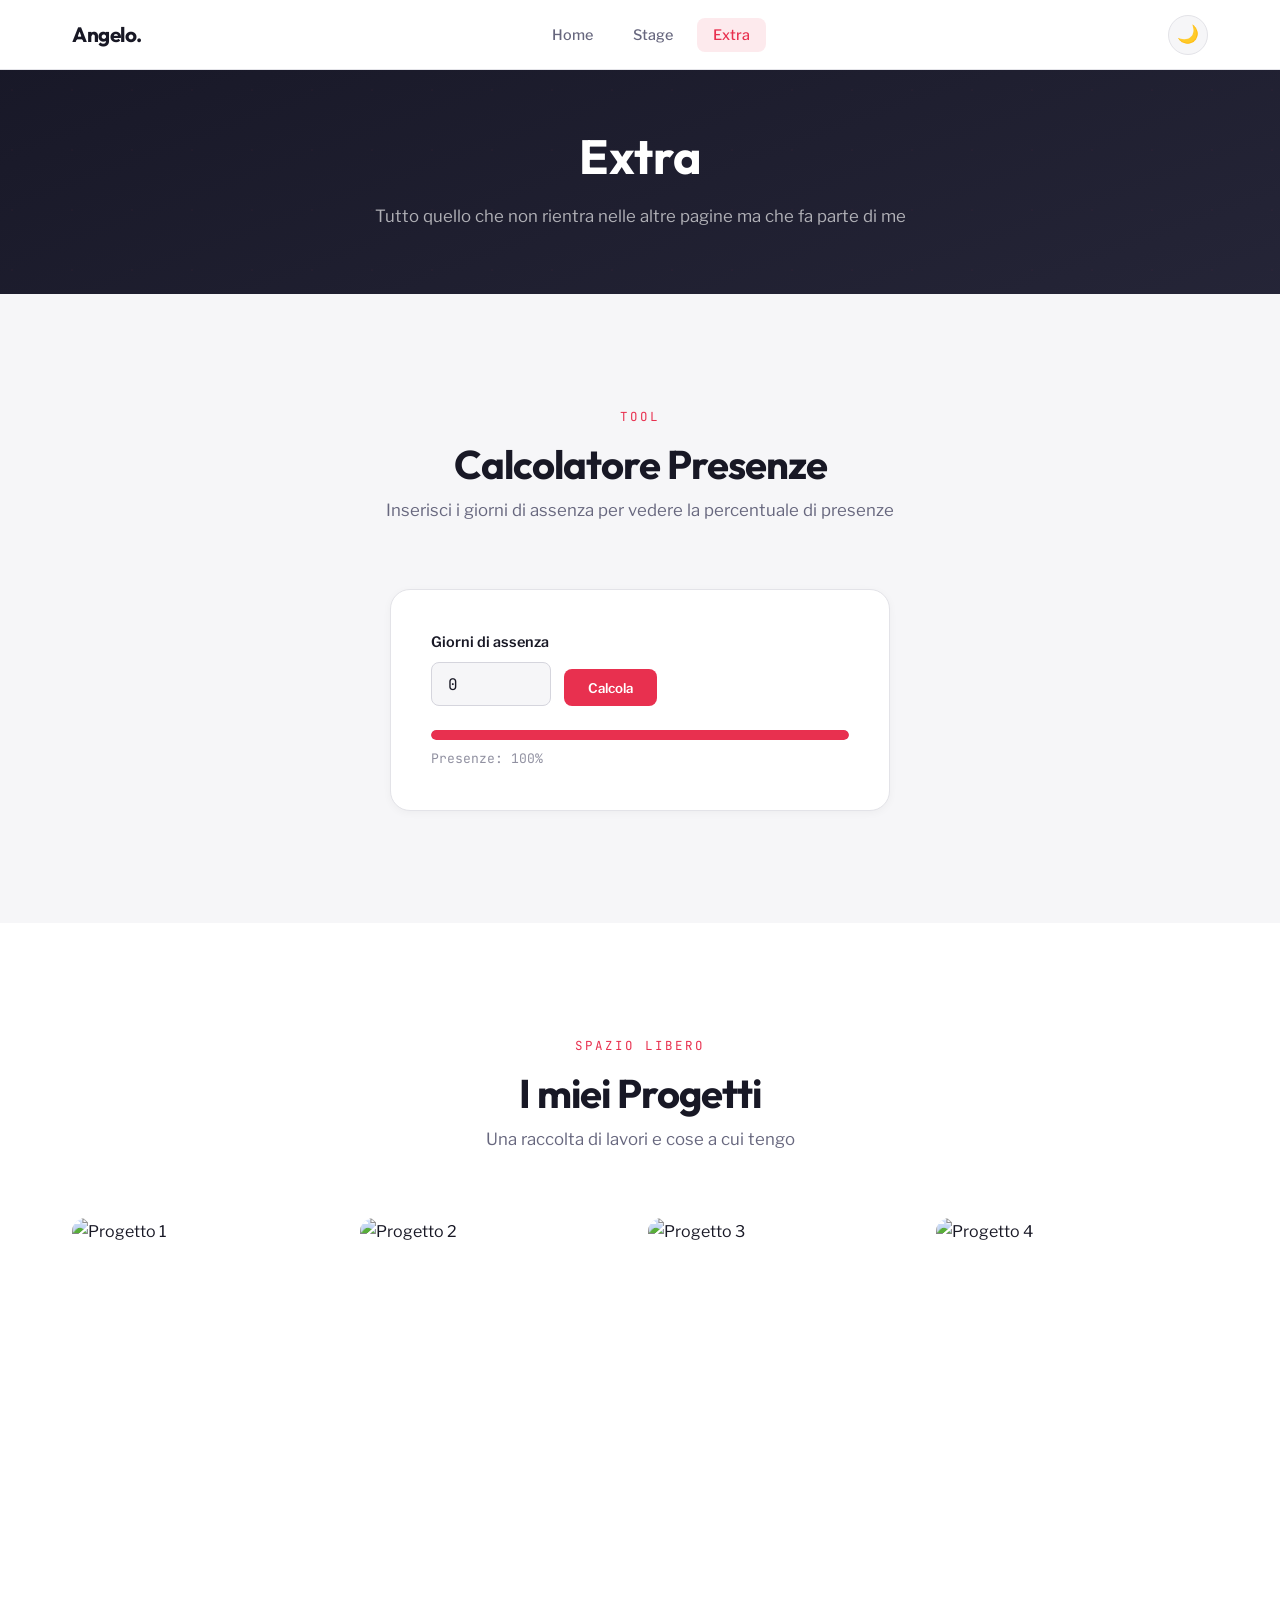
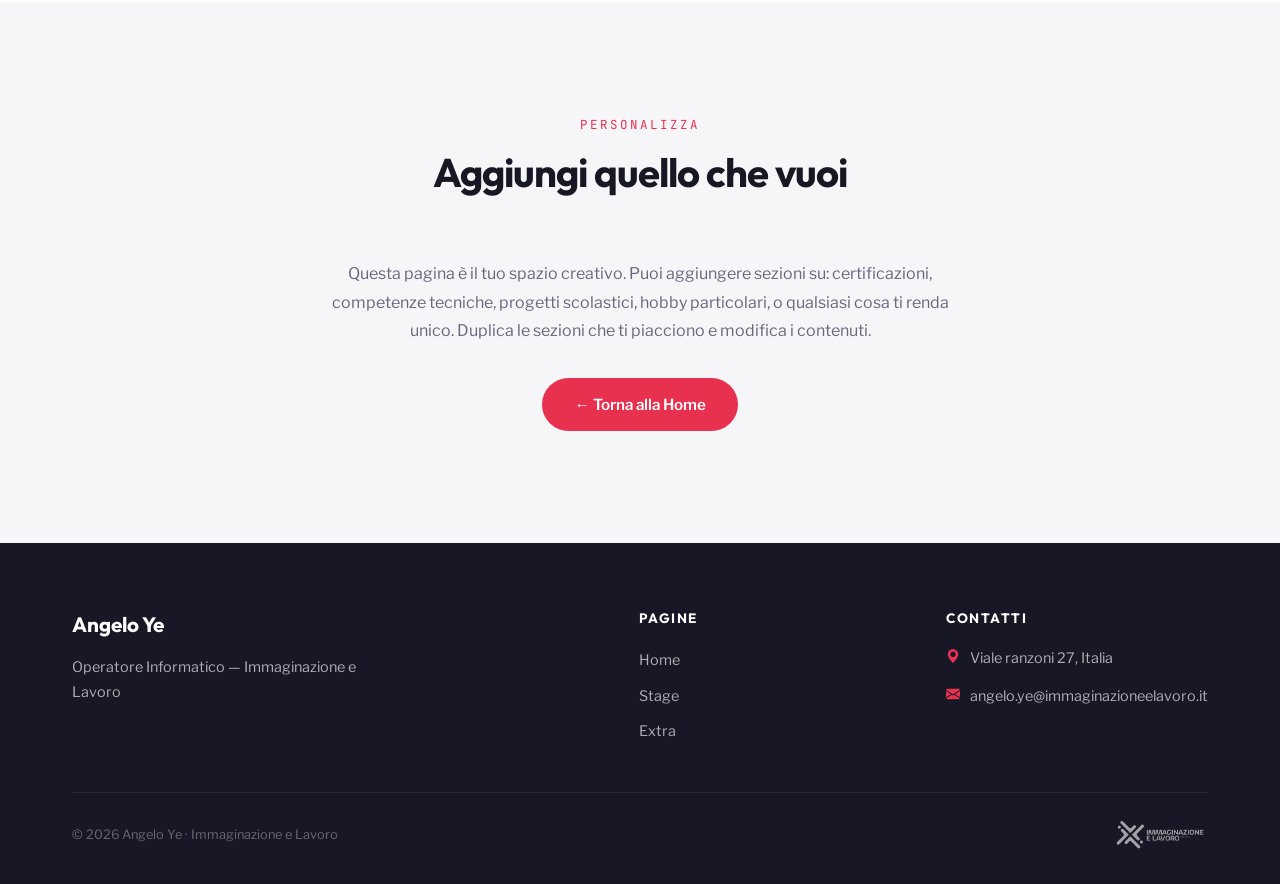
==== extra.html @ 055117ce "Initial commit" ====
<!DOCTYPE html>
<html lang="it" data-theme="default">
<head>
    <meta charset="UTF-8">
    <meta name="viewport" content="width=device-width, initial-scale=1.0">
    <title>Angelo Ye — Extra</title>

    <link rel="preconnect" href="https://fonts.googleapis.com">
    <link rel="preconnect" href="https://fonts.gstatic.com" crossorigin>
    <link href="https://fonts.googleapis.com/css2?family=Outfit:wght@400;500;600;700&family=Libre+Franklin:wght@400;500;600;700&family=JetBrains+Mono:wght@400;500&display=swap" rel="stylesheet">

    <link rel="stylesheet" href="./style.css">
</head>
<body>

    <!-- ====== NAVBAR ====== -->
    <nav class="site-nav">
        <div class="nav-inner">
            <a href="./index.html" class="nav-brand">Angelo.</a>
            <button class="nav-burger" id="navBurger" aria-label="Apri menu">
                <span></span><span></span><span></span>
            </button>
            <ul class="nav-links" id="navLinks">
                <li><a href="./index.html">Home</a></li>
                <li><a href="./stage.html">Stage</a></li>
                <li><a href="#" class="active">Extra</a></li>
            </ul>
            <button class="theme-toggle" id="themeToggle" aria-label="Cambia tema">🌙</button>
        </div>
    </nav>

    <!-- ====== PAGE HERO ====== -->
    <section class="page-hero">
        <div class="hero-pattern"></div>
        <div class="section-container">
            <h1 class="reveal">Extra</h1>
            <p class="hero-sub reveal reveal-delay-1">
                Tutto quello che non rientra nelle altre pagine ma che fa parte di me
            </p>
        </div>
    </section>

    <!-- ====== CALCOLATORE PRESENZE ====== -->
    <section class="section">
        <div class="section-container">
            <div class="section-header center reveal">
                <span class="section-label">Tool</span>
                <h2 class="section-title">Calcolatore Presenze</h2>
                <p class="section-desc">Inserisci i giorni di assenza per vedere la percentuale di presenze</p>
            </div>

            <div class="presenze-card reveal">
                <label for="progresso">Giorni di assenza</label>
                <div class="presenze-input">
                    <input type="number" id="progresso" min="0" value="0" placeholder="0">
                    <button class="btn-calcola" onclick="calcolaPresenze()">Calcola</button>
                </div>
                <div class="progress-wrap">
                    <div class="progress-bar-bg">
                        <div class="progress-bar-fill" id="barraFill"></div>
                    </div>
                    <p class="progress-label" id="percentualeText">Presenze: 100%</p>
                </div>
            </div>
        </div>
    </section>

    <!-- ====== GALLERY / CONTENUTO LIBERO ====== -->
    <!--
        Questa sezione è uno spazio libero. Puoi usarla per:
        - Una gallery di foto dei tuoi progetti
        - Certificazioni ottenute (ECDL, ecc.)
        - Link ai tuoi profili (GitHub, LinkedIn)
        - Qualsiasi cosa ti rappresenti
        
        Di seguito c'è un esempio di gallery. 
        Sostituisci le immagini con le tue.
    -->
    <section class="section section-alt">
        <div class="section-container">
            <div class="section-header center reveal">
                <span class="section-label">Spazio libero</span>
                <h2 class="section-title">I miei Progetti</h2>
                <p class="section-desc">Una raccolta di lavori e cose a cui tengo</p>
            </div>

            <!-- MODIFICA: sostituisci le immagini e i testi -->
            <div class="gallery-grid">
                <div class="gallery-item reveal reveal-delay-1">
                    <img src="https://placehold.co/400x400/1a1a2e/e94560?text=Progetto+1" alt="Progetto 1">
                    <div class="gallery-item-overlay">
                        <span>Progetto 1</span>
                    </div>
                </div>
                <div class="gallery-item reveal reveal-delay-2">
                    <img src="https://placehold.co/400x400/16213e/e94560?text=Progetto+2" alt="Progetto 2">
                    <div class="gallery-item-overlay">
                        <span>Progetto 2</span>
                    </div>
                </div>
                <div class="gallery-item reveal reveal-delay-3">
                    <img src="https://placehold.co/400x400/0f3460/e94560?text=Progetto+3" alt="Progetto 3">
                    <div class="gallery-item-overlay">
                        <span>Progetto 3</span>
                    </div>
                </div>
                <div class="gallery-item reveal reveal-delay-4">
                    <img src="https://placehold.co/400x400/533483/e94560?text=Progetto+4" alt="Progetto 4">
                    <div class="gallery-item-overlay">
                        <span>Progetto 4</span>
                    </div>
                </div>
            </div>
        </div>
    </section>

    <!-- ====== SEZIONE TESTO LIBERO ====== -->
    <section class="section">
        <div class="section-container" style="max-width: 700px;">
            <div class="section-header center reveal">
                <span class="section-label">Personalizza</span>
                <h2 class="section-title">Aggiungi quello che vuoi</h2>
            </div>
            <div class="reveal" style="text-align: center;">
                <p style="color: var(--text-secondary); line-height: 1.8; margin-bottom: 2rem;">
                    Questa pagina è il tuo spazio creativo. Puoi aggiungere sezioni su: 
                    certificazioni, competenze tecniche, progetti scolastici, hobby particolari, 
                    o qualsiasi cosa ti renda unico. Duplica le sezioni che ti piacciono 
                    e modifica i contenuti.
                </p>
                <a href="../index.html" class="btn-primary-custom">← Torna alla Home</a>
            </div>
        </div>
    </section>

    <!-- ====== FOOTER ====== -->
    <footer class="site-footer">
        <div class="section-container">
            <div class="footer-grid">
                <div>
                    <p class="footer-brand">Angelo Ye</p>
                    <p class="footer-desc">Operatore Informatico — Immaginazione e Lavoro</p>
                </div>
                <div>
                    <p class="footer-heading">Pagine</p>
                    <ul class="footer-links">
                        <li><a href="../index.html">Home</a></li>
                        <li><a href="./stage.html">Stage</a></li>
                        <li><a href="#">Extra</a></li>
                    </ul>
                </div>
                <div>
                    <p class="footer-heading">Contatti</p>
                    <div class="footer-contact-item">
                        <svg xmlns="http://www.w3.org/2000/svg" width="14" height="14" fill="currentColor" viewBox="0 0 16 16"><path d="M8 16s6-5.686 6-10A6 6 0 0 0 2 6c0 4.314 6 10 6 10m0-7a3 3 0 1 1 0-6 3 3 0 0 1 0 6"/></svg>
                        <span>Viale ranzoni 27, Italia</span>
                    </div>
                    <div class="footer-contact-item">
                        <svg xmlns="http://www.w3.org/2000/svg" width="14" height="14" fill="currentColor" viewBox="0 0 16 16"><path d="M.05 3.555A2 2 0 0 1 2 2h12a2 2 0 0 1 1.95 1.555L8 8.414zM0 4.697v7.104l5.803-3.558zM6.761 8.83l-6.57 4.027A2 2 0 0 0 2 14h12a2 2 0 0 0 1.808-1.144l-6.57-4.027L8 9.586zm3.436-.586L16 11.801V4.697z"/></svg>
                        <span>angelo.ye@immaginazioneelavoro.it</span>
                    </div>
                </div>
            </div>
            <div class="footer-bottom">
                <span class="footer-copy">© 2026 Angelo Ye · Immaginazione e Lavoro</span>
                <img src="./img/Immaginazione-e-lavoro_marchio-a-bandiera_negativo.webp" class="footer-logo" alt="Logo scuola">
            </div>
        </div>
    </footer>

    <script src="./script.js"></script>
</body>
</html>
---- style.css ----
/* ============================================================
   TEMPLATE SITO PERSONALE - QUARTA INFORMATICA
   ============================================================
   
   COME PERSONALIZZARE:
   
   1. SCEGLI UN TEMA
      Cambia data-theme="default" nel tag <html> di ogni pagina.
      Temi disponibili: default, ocean, sunset, forest, lavender, mono
   
   2. DARK MODE
      Il bottone in navbar attiva/disattiva la dark mode.
      Funziona automaticamente con tutti i temi.
   
   3. COLORI CUSTOM
      Se vuoi un colore tutto tuo, modifica le variabili in
      [data-theme="default"] qui sotto.
   
   4. FONT
      Cambia il link Google Fonts nell'HTML e aggiorna
      --font-display e --font-body qui sotto.
   
   5. ANIMAZIONI
      Ogni elemento con classe .reveal si anima allo scroll.
      Aggiungi .reveal-delay-1, .reveal-delay-2, ecc. per ritardi.
   
   ============================================================ */

/* === TEMI PRECONFIGURATI === */
/* Cambia data-theme="" nel tag <html> per switchare tema */

[data-theme="default"] {
    --hue: 240;
    --accent-h: 350;
    --accent-s: 80%;
    --accent-l: 55%;
}

[data-theme="ocean"] {
    --hue: 200;
    --accent-h: 175;
    --accent-s: 70%;
    --accent-l: 45%;
}

[data-theme="sunset"] {
    --hue: 25;
    --accent-h: 15;
    --accent-s: 85%;
    --accent-l: 55%;
}

[data-theme="forest"] {
    --hue: 150;
    --accent-h: 145;
    --accent-s: 55%;
    --accent-l: 40%;
}

[data-theme="lavender"] {
    --hue: 270;
    --accent-h: 280;
    --accent-s: 60%;
    --accent-l: 55%;
}

[data-theme="mono"] {
    --hue: 0;
    --accent-h: 0;
    --accent-s: 0%;
    --accent-l: 25%;
}

/* === SISTEMA COLORI (generato da variabili) === */
:root {
    /* Font */
    --font-display: 'Outfit', sans-serif;
    --font-body: 'Libre Franklin', sans-serif;
    --font-mono: 'JetBrains Mono', monospace;
    
    /* Sizing */
    --radius-sm: 8px;
    --radius-md: 14px;
    --radius-lg: 20px;
    --radius-full: 100px;
    
    /* Transitions */
    --ease-out: cubic-bezier(0.16, 1, 0.3, 1);
    --ease-spring: cubic-bezier(0.34, 1.56, 0.64, 1);
    --duration-fast: 0.2s;
    --duration-normal: 0.4s;
    --duration-slow: 0.7s;
    
    /* Navbar height */
    --nav-height: 70px;
}

/* Light mode (default) */
html:not([data-dark]) {
    --bg-primary: hsl(var(--hue), 15%, 97%);
    --bg-secondary: #ffffff;
    --bg-elevated: #ffffff;
    --bg-hero: hsl(var(--hue), 25%, 12%);
    --bg-hero-2: hsl(var(--hue), 20%, 18%);
    
    --text-primary: hsl(var(--hue), 20%, 12%);
    --text-secondary: hsl(var(--hue), 10%, 45%);
    --text-tertiary: hsl(var(--hue), 8%, 60%);
    --text-on-dark: #ffffff;
    --text-on-dark-muted: rgba(255,255,255,0.65);
    
    --border-light: hsl(var(--hue), 10%, 90%);
    --border-medium: hsl(var(--hue), 10%, 85%);
    
    --shadow-sm: 0 2px 8px rgba(0,0,0,0.04);
    --shadow-md: 0 8px 30px rgba(0,0,0,0.06);
    --shadow-lg: 0 20px 60px rgba(0,0,0,0.08);
    --shadow-accent: 0 8px 30px hsla(var(--accent-h), var(--accent-s), var(--accent-l), 0.25);
}

/* Dark mode */
html[data-dark] {
    --bg-primary: hsl(var(--hue), 15%, 8%);
    --bg-secondary: hsl(var(--hue), 12%, 12%);
    --bg-elevated: hsl(var(--hue), 12%, 15%);
    --bg-hero: hsl(var(--hue), 20%, 5%);
    --bg-hero-2: hsl(var(--hue), 15%, 10%);
    
    --text-primary: hsl(var(--hue), 10%, 92%);
    --text-secondary: hsl(var(--hue), 8%, 60%);
    --text-tertiary: hsl(var(--hue), 6%, 45%);
    --text-on-dark: #ffffff;
    --text-on-dark-muted: rgba(255,255,255,0.55);
    
    --border-light: hsl(var(--hue), 10%, 18%);
    --border-medium: hsl(var(--hue), 10%, 22%);
    
    --shadow-sm: 0 2px 8px rgba(0,0,0,0.2);
    --shadow-md: 0 8px 30px rgba(0,0,0,0.3);
    --shadow-lg: 0 20px 60px rgba(0,0,0,0.4);
    --shadow-accent: 0 8px 30px hsla(var(--accent-h), var(--accent-s), var(--accent-l), 0.2);
}

/* Accent color (uguale in light e dark) */
html {
    --accent: hsl(var(--accent-h), var(--accent-s), var(--accent-l));
    --accent-hover: hsl(var(--accent-h), var(--accent-s), calc(var(--accent-l) - 8%));
    --accent-soft: hsla(var(--accent-h), var(--accent-s), var(--accent-l), 0.1);
    --accent-medium: hsla(var(--accent-h), var(--accent-s), var(--accent-l), 0.2);
}

/* === RESET & BASE === */
*, *::before, *::after {
    margin: 0;
    padding: 0;
    box-sizing: border-box;
}

html {
    scroll-behavior: smooth;
}

body {
    font-family: var(--font-body);
    color: var(--text-primary);
    background-color: var(--bg-primary);
    line-height: 1.7;
    transition: background-color var(--duration-normal) var(--ease-out),
                color var(--duration-normal) var(--ease-out);
    -webkit-font-smoothing: antialiased;
}

h1, h2, h3, h4, h5, h6 {
    font-family: var(--font-display);
    font-weight: 700;
    color: var(--text-primary);
    line-height: 1.2;
}

a {
    color: var(--accent);
    text-decoration: none;
    transition: color var(--duration-fast);
}

a:hover {
    color: var(--accent-hover);
}

img {
    max-width: 100%;
    display: block;
}

/* === NAVBAR === */
.site-nav {
    position: fixed;
    top: 0;
    left: 0;
    right: 0;
    height: var(--nav-height);
    background: var(--bg-secondary);
    border-bottom: 1px solid var(--border-light);
    z-index: 1000;
    display: flex;
    align-items: center;
    transition: background var(--duration-normal) var(--ease-out),
                border-color var(--duration-normal) var(--ease-out),
                box-shadow var(--duration-normal) var(--ease-out);
}

.site-nav.scrolled {
    box-shadow: var(--shadow-sm);
}

.nav-inner {
    width: 100%;
    max-width: 1200px;
    margin: 0 auto;
    padding: 0 2rem;
    display: flex;
    align-items: center;
    justify-content: space-between;
}

.nav-brand {
    font-family: var(--font-display);
    font-weight: 700;
    font-size: 1.3rem;
    color: var(--text-primary);
    text-decoration: none;
    letter-spacing: -0.5px;
}

.nav-links {
    display: flex;
    align-items: center;
    gap: 0.5rem;
    list-style: none;
}

.nav-links a {
    font-family: var(--font-body);
    font-weight: 500;
    font-size: 0.9rem;
    color: var(--text-secondary);
    padding: 0.5rem 1rem;
    border-radius: var(--radius-sm);
    text-decoration: none;
    transition: all var(--duration-fast);
}

.nav-links a:hover,
.nav-links a.active {
    color: var(--accent);
    background: var(--accent-soft);
}

/* Dark mode toggle */
.theme-toggle {
    width: 40px;
    height: 40px;
    border-radius: 50%;
    border: 1px solid var(--border-light);
    background: var(--bg-primary);
    cursor: pointer;
    display: flex;
    align-items: center;
    justify-content: center;
    font-size: 1.1rem;
    transition: all var(--duration-fast);
    margin-left: 0.5rem;
    color: var(--text-secondary);
}

.theme-toggle:hover {
    border-color: var(--accent);
    color: var(--accent);
    transform: rotate(20deg);
}

/* Mobile nav */
.nav-burger {
    display: none;
    flex-direction: column;
    gap: 5px;
    cursor: pointer;
    background: none;
    border: none;
    padding: 5px;
}

.nav-burger span {
    width: 22px;
    height: 2px;
    background: var(--text-primary);
    border-radius: 2px;
    transition: all var(--duration-fast);
}

/* === HERO === */
.hero {
    min-height: 100vh;
    display: flex;
    align-items: center;
    justify-content: center;
    text-align: center;
    background: linear-gradient(160deg, var(--bg-hero) 0%, var(--bg-hero-2) 100%);
    position: relative;
    overflow: hidden;
    padding-top: var(--nav-height);
}

/* Pattern decorativo sullo sfondo dell'hero */
.hero-pattern {
    position: absolute;
    inset: 0;
    opacity: 0.04;
    background-image: 
        radial-gradient(circle at 20% 50%, var(--accent) 1px, transparent 1px),
        radial-gradient(circle at 80% 20%, var(--accent) 1px, transparent 1px),
        radial-gradient(circle at 60% 80%, var(--accent) 1px, transparent 1px);
    background-size: 80px 80px, 60px 60px, 100px 100px;
}

/* Cerchi decorativi */
.hero-blob {
    position: absolute;
    border-radius: 50%;
    filter: blur(80px);
    opacity: 0.15;
}

.hero-blob-1 {
    width: 500px;
    height: 500px;
    background: var(--accent);
    top: -15%;
    right: -10%;
}

.hero-blob-2 {
    width: 350px;
    height: 350px;
    background: hsl(var(--hue), 50%, 50%);
    bottom: -10%;
    left: -5%;
}

.hero-content {
    position: relative;
    z-index: 1;
    padding: 2rem;
}

.hero-label {
    display: inline-block;
    font-family: var(--font-mono);
    font-size: 0.8rem;
    letter-spacing: 2px;
    text-transform: uppercase;
    color: var(--accent);
    background: var(--accent-soft);
    padding: 0.4rem 1.2rem;
    border-radius: var(--radius-full);
    margin-bottom: 1.5rem;
}

.hero h1 {
    font-size: clamp(2.5rem, 6vw, 4.5rem);
    color: var(--text-on-dark);
    letter-spacing: -2px;
    margin-bottom: 0.8rem;
}

.hero .hero-sub {
    font-size: clamp(1rem, 2vw, 1.3rem);
    color: var(--text-on-dark-muted);
    font-weight: 400;
    max-width: 500px;
    margin: 0 auto;
}

.hero-cta {
    margin-top: 2.5rem;
    display: flex;
    gap: 1rem;
    justify-content: center;
    flex-wrap: wrap;
}

/* === BOTTONI === */
.btn-primary-custom {
    display: inline-flex;
    align-items: center;
    gap: 0.5rem;
    padding: 0.85rem 2rem;
    background: var(--accent);
    color: #fff;
    border: none;
    border-radius: var(--radius-full);
    font-family: var(--font-body);
    font-weight: 600;
    font-size: 0.95rem;
    cursor: pointer;
    text-decoration: none;
    transition: all var(--duration-fast) var(--ease-out);
}

.btn-primary-custom:hover {
    background: var(--accent-hover);
    color: #fff;
    transform: translateY(-2px);
    box-shadow: var(--shadow-accent);
}

.btn-outline-custom {
    display: inline-flex;
    align-items: center;
    gap: 0.5rem;
    padding: 0.85rem 2rem;
    background: transparent;
    color: var(--text-on-dark);
    border: 1px solid rgba(255,255,255,0.25);
    border-radius: var(--radius-full);
    font-family: var(--font-body);
    font-weight: 600;
    font-size: 0.95rem;
    cursor: pointer;
    text-decoration: none;
    transition: all var(--duration-fast) var(--ease-out);
}

.btn-outline-custom:hover {
    background: rgba(255,255,255,0.1);
    color: #fff;
    border-color: rgba(255,255,255,0.5);
}

/* Variante per sfondi chiari */
.btn-outline-light {
    color: var(--text-primary);
    border-color: var(--border-medium);
}

.btn-outline-light:hover {
    color: var(--accent);
    border-color: var(--accent);
    background: var(--accent-soft);
}

/* === SEZIONI === */
.section {
    padding: 7rem 0;
}

.section-alt {
    background: var(--bg-secondary);
}

.section-container {
    max-width: 1200px;
    margin: 0 auto;
    padding: 0 2rem;
}

.section-header {
    margin-bottom: 4rem;
}

.section-label {
    font-family: var(--font-mono);
    font-size: 0.78rem;
    text-transform: uppercase;
    letter-spacing: 3px;
    color: var(--accent);
    margin-bottom: 0.8rem;
    display: block;
}

.section-title {
    font-size: clamp(1.8rem, 3.5vw, 2.5rem);
    letter-spacing: -1px;
    margin-bottom: 0.5rem;
}

.section-desc {
    font-size: 1.05rem;
    color: var(--text-secondary);
    max-width: 550px;
}

/* Centrato */
.section-header.center {
    text-align: center;
}

.section-header.center .section-desc {
    margin: 0 auto;
}

/* === BIO === */
.bio-grid {
    display: grid;
    grid-template-columns: 1fr 1fr;
    gap: 5rem;
    align-items: center;
}

.bio-image {
    position: relative;
}

.bio-image-frame {
    width: 100%;
    aspect-ratio: 4/5;
    border-radius: var(--radius-lg);
    overflow: hidden;
    box-shadow: var(--shadow-lg);
    position: relative;
}

.bio-image-frame img {
    width: 100%;
    height: 100%;
    object-fit: cover;
}

/* Decorazione immagine - quadrato accent */
.bio-image::after {
    content: '';
    position: absolute;
    width: 100px;
    height: 100px;
    border: 3px solid var(--accent);
    border-radius: var(--radius-md);
    bottom: -20px;
    right: -20px;
    z-index: -1;
    opacity: 0.5;
}

.bio-text-area p {
    font-size: 1.05rem;
    color: var(--text-secondary);
    margin-bottom: 1.5rem;
    line-height: 1.8;
}

/* Info pills nella bio */
.bio-pills {
    display: flex;
    flex-wrap: wrap;
    gap: 0.6rem;
    margin-top: 1.5rem;
}

.bio-pill {
    display: inline-flex;
    align-items: center;
    gap: 0.4rem;
    padding: 0.4rem 1rem;
    background: var(--accent-soft);
    color: var(--accent);
    border-radius: var(--radius-full);
    font-size: 0.85rem;
    font-weight: 600;
}

/* === PASSIONI (Grid) === */
.passions-grid {
    display: grid;
    grid-template-columns: repeat(auto-fit, minmax(300px, 1fr));
    gap: 2rem;
}

.passion-card {
    background: var(--bg-elevated);
    border: 1px solid var(--border-light);
    border-radius: var(--radius-md);
    overflow: hidden;
    transition: transform var(--duration-normal) var(--ease-spring),
                box-shadow var(--duration-normal) var(--ease-out);
}

.passion-card:hover {
    transform: translateY(-8px);
    box-shadow: var(--shadow-md);
}

.passion-card-img {
    height: 220px;
    overflow: hidden;
}

.passion-card-img img {
    width: 100%;
    height: 100%;
    object-fit: cover;
    transition: transform var(--duration-slow) var(--ease-out);
}

.passion-card:hover .passion-card-img img {
    transform: scale(1.05);
}

.passion-card-body {
    padding: 1.5rem;
}

.passion-card-tag {
    font-family: var(--font-mono);
    font-size: 0.72rem;
    text-transform: uppercase;
    letter-spacing: 1.5px;
    color: var(--accent);
    margin-bottom: 0.6rem;
    display: block;
}

.passion-card-body h3 {
    font-size: 1.2rem;
    margin-bottom: 0.5rem;
}

.passion-card-body p {
    font-size: 0.92rem;
    color: var(--text-secondary);
}

/* === CV === */
.cv-paper {
    background: var(--bg-elevated);
    border: 1px solid var(--border-light);
    border-radius: var(--radius-lg);
    padding: clamp(2rem, 4vw, 3.5rem);
    max-width: 850px;
    margin: 0 auto;
    box-shadow: var(--shadow-md);
    transition: background var(--duration-normal), border-color var(--duration-normal);
}

.cv-header {
    display: flex;
    justify-content: space-between;
    align-items: flex-start;
    flex-wrap: wrap;
    gap: 1rem;
    margin-bottom: 2rem;
    padding-bottom: 2rem;
    border-bottom: 2px solid var(--border-light);
}

.cv-name {
    font-size: 2rem;
    letter-spacing: -1px;
}

.cv-role {
    color: var(--accent);
    font-weight: 500;
    font-size: 1.1rem;
}

.cv-contact-mini {
    display: flex;
    flex-direction: column;
    gap: 0.3rem;
    font-size: 0.85rem;
    color: var(--text-secondary);
    text-align: right;
}

.cv-section-title {
    font-family: var(--font-mono);
    font-size: 0.75rem;
    text-transform: uppercase;
    letter-spacing: 3px;
    color: var(--accent);
    margin-top: 2rem;
    margin-bottom: 1.2rem;
    display: flex;
    align-items: center;
    gap: 1rem;
}

.cv-section-title::after {
    content: '';
    flex: 1;
    height: 1px;
    background: var(--border-light);
}

.cv-entry {
    margin-bottom: 1.8rem;
    padding-left: 1rem;
    border-left: 2px solid var(--border-light);
    transition: border-color var(--duration-fast);
}

.cv-entry:hover {
    border-left-color: var(--accent);
}

.cv-entry-title {
    font-weight: 700;
    font-size: 1rem;
    color: var(--text-primary);
}

.cv-entry-place {
    color: var(--text-secondary);
    font-size: 0.95rem;
}

.cv-entry-date {
    font-family: var(--font-mono);
    font-size: 0.8rem;
    color: var(--accent);
    margin-top: 0.2rem;
    display: block;
}

.cv-entry-desc {
    color: var(--text-secondary);
    font-size: 0.92rem;
    margin-top: 0.3rem;
}

/* Lingue con barre */
.cv-lang {
    display: flex;
    align-items: center;
    justify-content: space-between;
    padding: 0.7rem 0;
    border-bottom: 1px solid var(--border-light);
}

.cv-lang:last-child {
    border-bottom: none;
}

.cv-lang-name {
    font-weight: 600;
    font-size: 0.95rem;
}

.cv-lang-level {
    display: flex;
    align-items: center;
    gap: 0.6rem;
}

.cv-lang-bar {
    width: 80px;
    height: 4px;
    background: var(--border-light);
    border-radius: 4px;
    overflow: hidden;
}

.cv-lang-bar-fill {
    height: 100%;
    background: var(--accent);
    border-radius: 4px;
    transition: width var(--duration-slow) var(--ease-out);
}

.cv-lang-label {
    font-size: 0.82rem;
    color: var(--text-tertiary);
    min-width: 80px;
    text-align: right;
}

/* === PAGINA STAGE === */
.page-hero {
    padding: 8rem 0 4rem;
    background: linear-gradient(160deg, var(--bg-hero) 0%, var(--bg-hero-2) 100%);
    text-align: center;
    position: relative;
    overflow: hidden;
}

.page-hero .hero-pattern {
    position: absolute;
    inset: 0;
    opacity: 0.03;
    background-image: 
        radial-gradient(circle at 20% 50%, var(--accent) 1px, transparent 1px);
    background-size: 60px 60px;
}

.page-hero h1 {
    font-size: clamp(2rem, 4vw, 3rem);
    color: var(--text-on-dark);
    position: relative;
}

.page-hero .hero-sub {
    color: var(--text-on-dark-muted);
    font-size: 1.05rem;
    max-width: 600px;
    margin: 1rem auto 0;
    position: relative;
}

/* Stage cards (alternativa all'accordion) */
.stage-card {
    background: var(--bg-elevated);
    border: 1px solid var(--border-light);
    border-radius: var(--radius-lg);
    overflow: hidden;
    margin-bottom: 2rem;
    transition: box-shadow var(--duration-normal);
}

.stage-card:hover {
    box-shadow: var(--shadow-md);
}

.stage-card-header {
    padding: 1.5rem 2rem;
    border-bottom: 1px solid var(--border-light);
    display: flex;
    align-items: center;
    justify-content: space-between;
    cursor: pointer;
    transition: background var(--duration-fast);
}

.stage-card-header:hover {
    background: var(--accent-soft);
}

.stage-card-header h3 {
    font-size: 1.2rem;
    margin: 0;
}

.stage-card-header .stage-date {
    font-family: var(--font-mono);
    font-size: 0.8rem;
    color: var(--accent);
}

.stage-card-toggle {
    width: 32px;
    height: 32px;
    border-radius: 50%;
    background: var(--accent-soft);
    display: flex;
    align-items: center;
    justify-content: center;
    transition: transform var(--duration-fast);
    color: var(--accent);
    font-size: 1.2rem;
}

.stage-card.open .stage-card-toggle {
    transform: rotate(45deg);
}

.stage-card-body {
    padding: 0 2rem;
    max-height: 0;
    overflow: hidden;
    transition: max-height var(--duration-slow) var(--ease-out),
                padding var(--duration-normal);
}

.stage-card.open .stage-card-body {
    padding: 2rem;
    max-height: 800px;
}

.stage-grid {
    display: grid;
    grid-template-columns: 2fr 3fr;
    gap: 2rem;
    align-items: start;
}

.stage-map-frame {
    border-radius: var(--radius-md);
    overflow: hidden;
    aspect-ratio: 4/3;
}

.stage-map-frame iframe {
    width: 100%;
    height: 100%;
    border: none;
}

.stage-relazione {
    font-size: 0.95rem;
    color: var(--text-secondary);
    line-height: 1.8;
}

.stage-relazione h4 {
    font-size: 1rem;
    margin-bottom: 0.5rem;
}

/* === EXTRA PAGE === */
.presenze-card {
    background: var(--bg-elevated);
    border: 1px solid var(--border-light);
    border-radius: var(--radius-lg);
    padding: 2.5rem;
    box-shadow: var(--shadow-sm);
    max-width: 500px;
    margin: 0 auto;
}

.presenze-card label {
    font-weight: 600;
    color: var(--text-primary);
    display: block;
    margin-bottom: 0.5rem;
    font-size: 0.9rem;
}

.presenze-input {
    display: flex;
    gap: 0.8rem;
    align-items: flex-end;
}

.presenze-card input[type="number"] {
    width: 120px;
    padding: 0.65rem 1rem;
    border: 1px solid var(--border-medium);
    border-radius: var(--radius-sm);
    font-family: var(--font-mono);
    font-size: 1rem;
    background: var(--bg-primary);
    color: var(--text-primary);
    transition: border-color var(--duration-fast);
}

.presenze-card input[type="number"]:focus {
    outline: none;
    border-color: var(--accent);
    box-shadow: 0 0 0 3px var(--accent-soft);
}

.btn-calcola {
    padding: 0.65rem 1.5rem;
    background: var(--accent);
    color: #fff;
    border: none;
    border-radius: var(--radius-sm);
    font-family: var(--font-body);
    font-weight: 600;
    cursor: pointer;
    transition: background var(--duration-fast);
}

.btn-calcola:hover {
    background: var(--accent-hover);
}

.progress-wrap {
    margin-top: 1.5rem;
}

.progress-bar-bg {
    height: 10px;
    background: var(--border-light);
    border-radius: var(--radius-full);
    overflow: hidden;
}

.progress-bar-fill {
    height: 100%;
    background: var(--accent);
    border-radius: var(--radius-full);
    transition: width var(--duration-slow) var(--ease-out);
    width: 100%;
}

.progress-label {
    font-family: var(--font-mono);
    font-size: 0.82rem;
    color: var(--text-tertiary);
    margin-top: 0.5rem;
}

/* Sezione gallery / contenuto libero */
.gallery-grid {
    display: grid;
    grid-template-columns: repeat(auto-fill, minmax(250px, 1fr));
    gap: 1rem;
}

.gallery-item {
    aspect-ratio: 1;
    border-radius: var(--radius-md);
    overflow: hidden;
    cursor: pointer;
    position: relative;
}

.gallery-item img {
    width: 100%;
    height: 100%;
    object-fit: cover;
    transition: transform var(--duration-slow) var(--ease-out);
}

.gallery-item:hover img {
    transform: scale(1.08);
}

.gallery-item-overlay {
    position: absolute;
    inset: 0;
    background: linear-gradient(transparent 50%, rgba(0,0,0,0.6));
    opacity: 0;
    transition: opacity var(--duration-fast);
    display: flex;
    align-items: flex-end;
    padding: 1rem;
}

.gallery-item:hover .gallery-item-overlay {
    opacity: 1;
}

.gallery-item-overlay span {
    color: #fff;
    font-weight: 600;
    font-size: 0.9rem;
}

/* === FOOTER === */
.site-footer {
    background: var(--bg-hero);
    color: var(--text-on-dark-muted);
    padding: 4rem 0 2rem;
}

.footer-grid {
    display: grid;
    grid-template-columns: 2fr 1fr 1fr;
    gap: 3rem;
    margin-bottom: 3rem;
}

.footer-brand {
    font-family: var(--font-display);
    font-size: 1.3rem;
    font-weight: 700;
    color: var(--text-on-dark);
    margin-bottom: 0.8rem;
}

.footer-desc {
    font-size: 0.9rem;
    line-height: 1.7;
    max-width: 300px;
}

.footer-heading {
    font-family: var(--font-display);
    font-size: 0.85rem;
    font-weight: 700;
    text-transform: uppercase;
    letter-spacing: 1.5px;
    color: var(--text-on-dark);
    margin-bottom: 1rem;
}

.footer-links {
    list-style: none;
    display: flex;
    flex-direction: column;
    gap: 0.5rem;
}

.footer-links a {
    color: var(--text-on-dark-muted);
    font-size: 0.9rem;
    transition: color var(--duration-fast);
}

.footer-links a:hover {
    color: var(--accent);
}

.footer-contact-item {
    display: flex;
    align-items: flex-start;
    gap: 0.6rem;
    margin-bottom: 0.8rem;
    font-size: 0.9rem;
}

.footer-contact-item svg {
    flex-shrink: 0;
    margin-top: 3px;
    color: var(--accent);
}

.footer-bottom {
    border-top: 1px solid rgba(255,255,255,0.08);
    padding-top: 1.5rem;
    display: flex;
    justify-content: space-between;
    align-items: center;
    flex-wrap: wrap;
    gap: 1rem;
}

.footer-copy {
    font-size: 0.8rem;
    color: rgba(255,255,255,0.35);
}

.footer-logo {
    height: 35px;
    opacity: 0.6;
}

/* === ANIMAZIONI SCROLL === */
.reveal {
    opacity: 0;
    transform: translateY(40px);
    transition: opacity var(--duration-slow) var(--ease-out),
                transform var(--duration-slow) var(--ease-out);
}

.reveal.visible {
    opacity: 1;
    transform: translateY(0);
}

.reveal-delay-1 { transition-delay: 0.1s; }
.reveal-delay-2 { transition-delay: 0.2s; }
.reveal-delay-3 { transition-delay: 0.3s; }
.reveal-delay-4 { transition-delay: 0.4s; }

/* Reveal da sinistra/destra */
.reveal-left {
    opacity: 0;
    transform: translateX(-40px);
    transition: opacity var(--duration-slow) var(--ease-out),
                transform var(--duration-slow) var(--ease-out);
}

.reveal-right {
    opacity: 0;
    transform: translateX(40px);
    transition: opacity var(--duration-slow) var(--ease-out),
                transform var(--duration-slow) var(--ease-out);
}

.reveal-left.visible,
.reveal-right.visible {
    opacity: 1;
    transform: translateX(0);
}

/* === RESPONSIVE === */
@media (max-width: 900px) {
    .bio-grid {
        grid-template-columns: 1fr;
        gap: 3rem;
    }
    
    .bio-image {
        max-width: 350px;
        margin: 0 auto;
    }

    .stage-grid {
        grid-template-columns: 1fr;
    }
    
    .footer-grid {
        grid-template-columns: 1fr;
        gap: 2rem;
    }
    
    .cv-header {
        flex-direction: column;
    }
    
    .cv-contact-mini {
        text-align: left;
    }
}

@media (max-width: 700px) {
    .nav-links {
        display: none;
        position: absolute;
        top: var(--nav-height);
        left: 0;
        right: 0;
        background: var(--bg-secondary);
        border-bottom: 1px solid var(--border-light);
        flex-direction: column;
        padding: 1rem 2rem;
    }
    
    .nav-links.open {
        display: flex;
    }
    
    .nav-burger {
        display: flex;
    }
    
    .theme-toggle {
        margin-left: auto;
        margin-right: 1rem;
    }
    
    .hero h1 {
        font-size: 2.2rem;
    }
    
    .passions-grid {
        grid-template-columns: 1fr;
    }
    
    .hero-cta {
        flex-direction: column;
        align-items: center;
    }
    
    .section {
        padding: 4rem 0;
    }
    
    .gallery-grid {
        grid-template-columns: repeat(2, 1fr);
    }
}
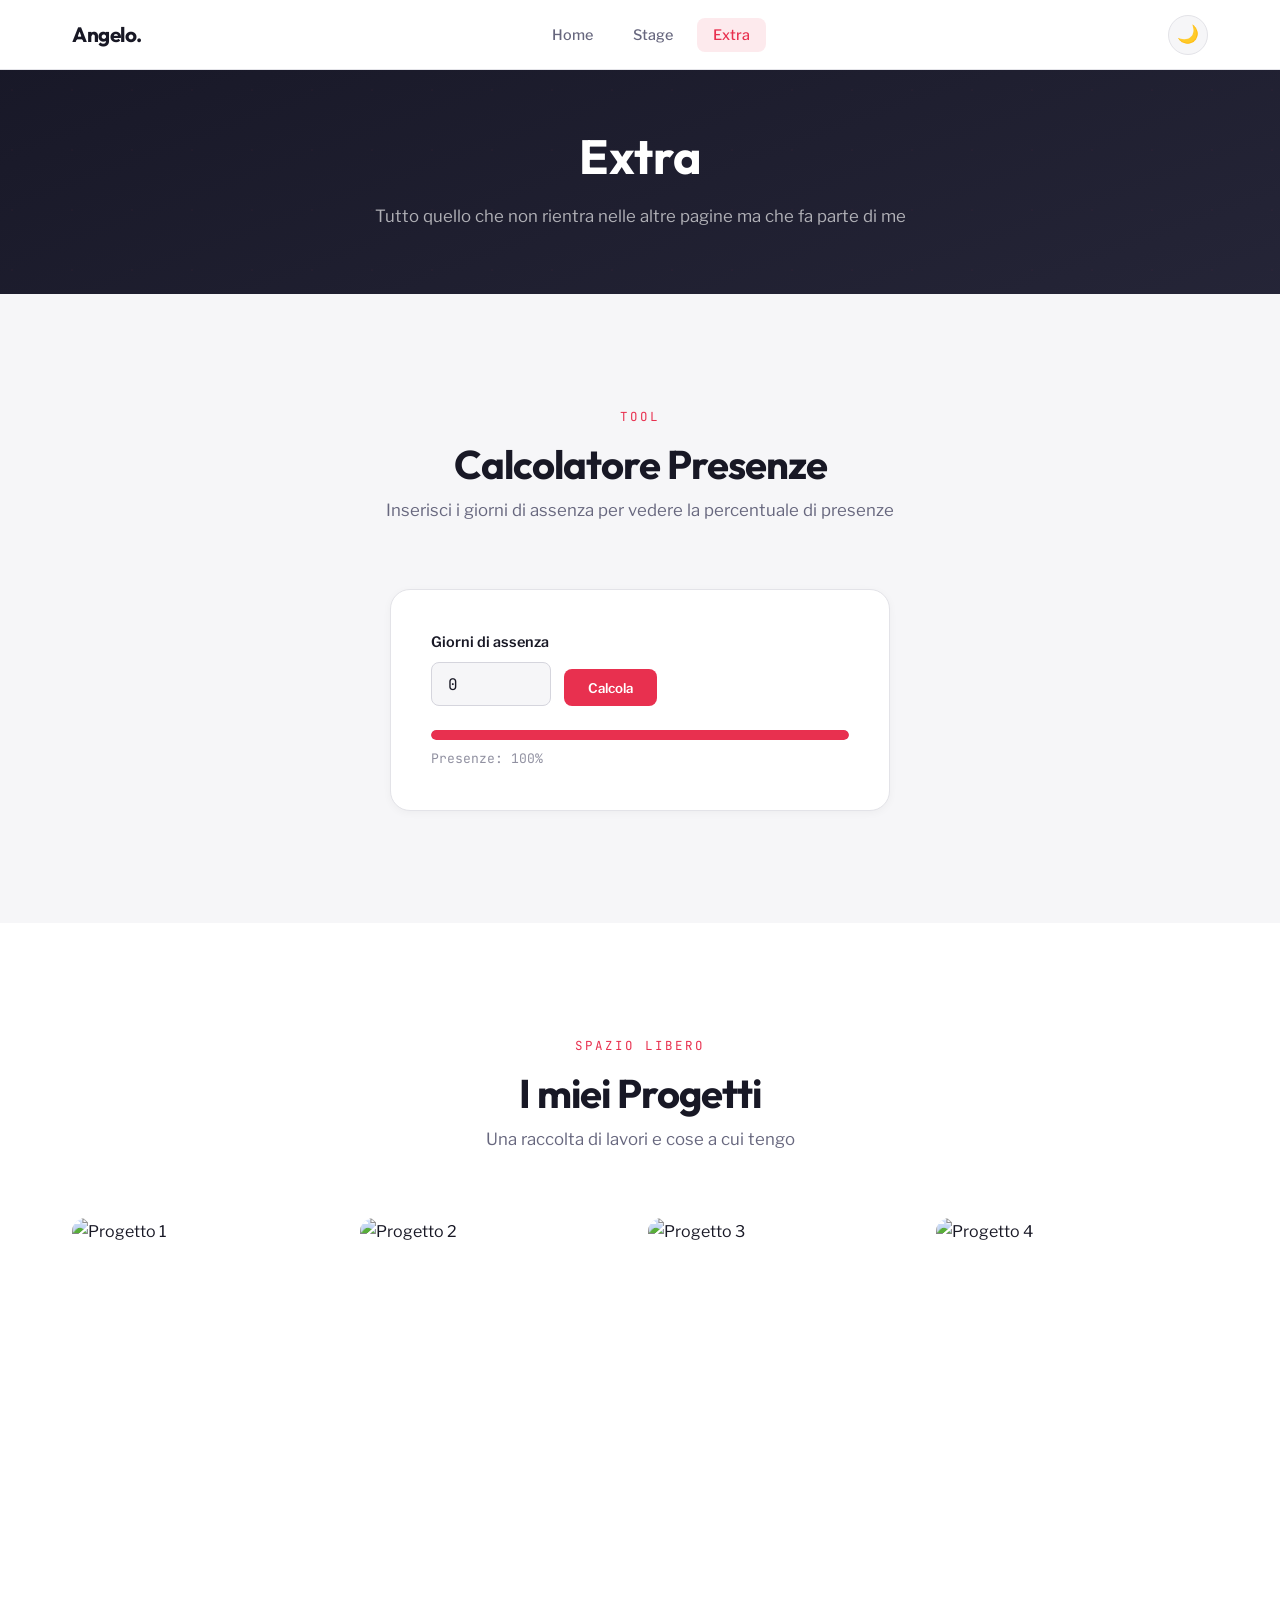
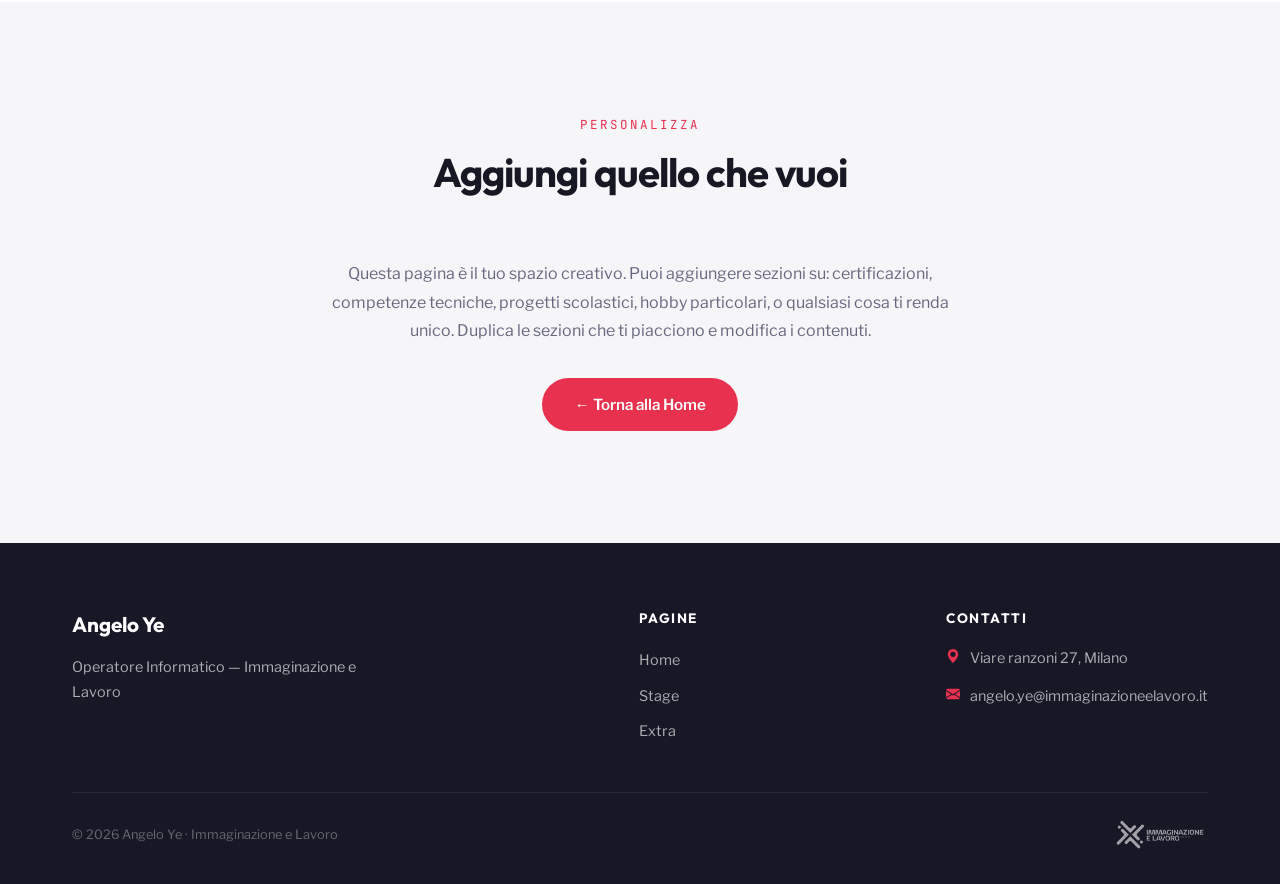
==== commit fa33d57e: "1" ====
--- a/extra.html
+++ b/extra.html
@@ -153,7 +153,7 @@
                     <p class="footer-heading">Contatti</p>
                     <div class="footer-contact-item">
                         <svg xmlns="http://www.w3.org/2000/svg" width="14" height="14" fill="currentColor" viewBox="0 0 16 16"><path d="M8 16s6-5.686 6-10A6 6 0 0 0 2 6c0 4.314 6 10 6 10m0-7a3 3 0 1 1 0-6 3 3 0 0 1 0 6"/></svg>
-                        <span>Viale ranzoni 27, Italia</span>
+                        <span>Viare ranzoni 27, Milano</span>
                     </div>
                     <div class="footer-contact-item">
                         <svg xmlns="http://www.w3.org/2000/svg" width="14" height="14" fill="currentColor" viewBox="0 0 16 16"><path d="M.05 3.555A2 2 0 0 1 2 2h12a2 2 0 0 1 1.95 1.555L8 8.414zM0 4.697v7.104l5.803-3.558zM6.761 8.83l-6.57 4.027A2 2 0 0 0 2 14h12a2 2 0 0 0 1.808-1.144l-6.57-4.027L8 9.586zm3.436-.586L16 11.801V4.697z"/></svg>
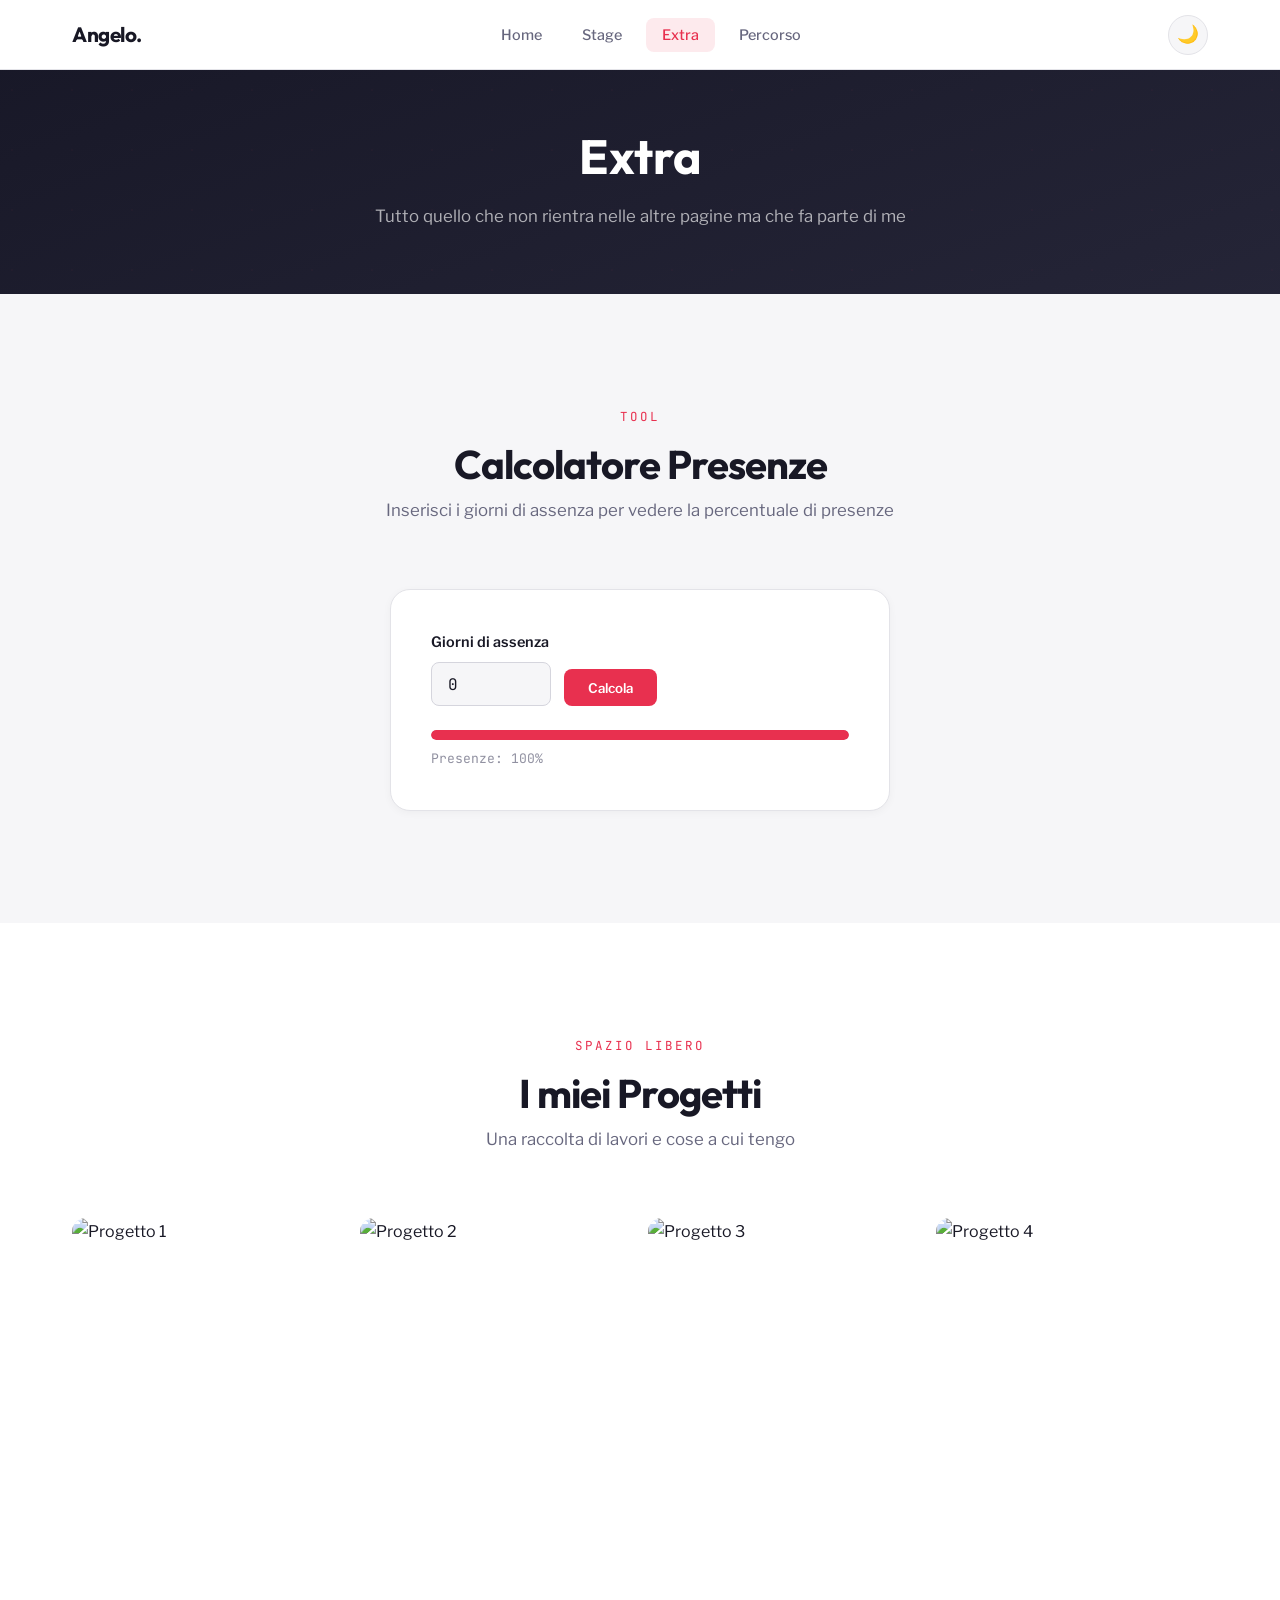
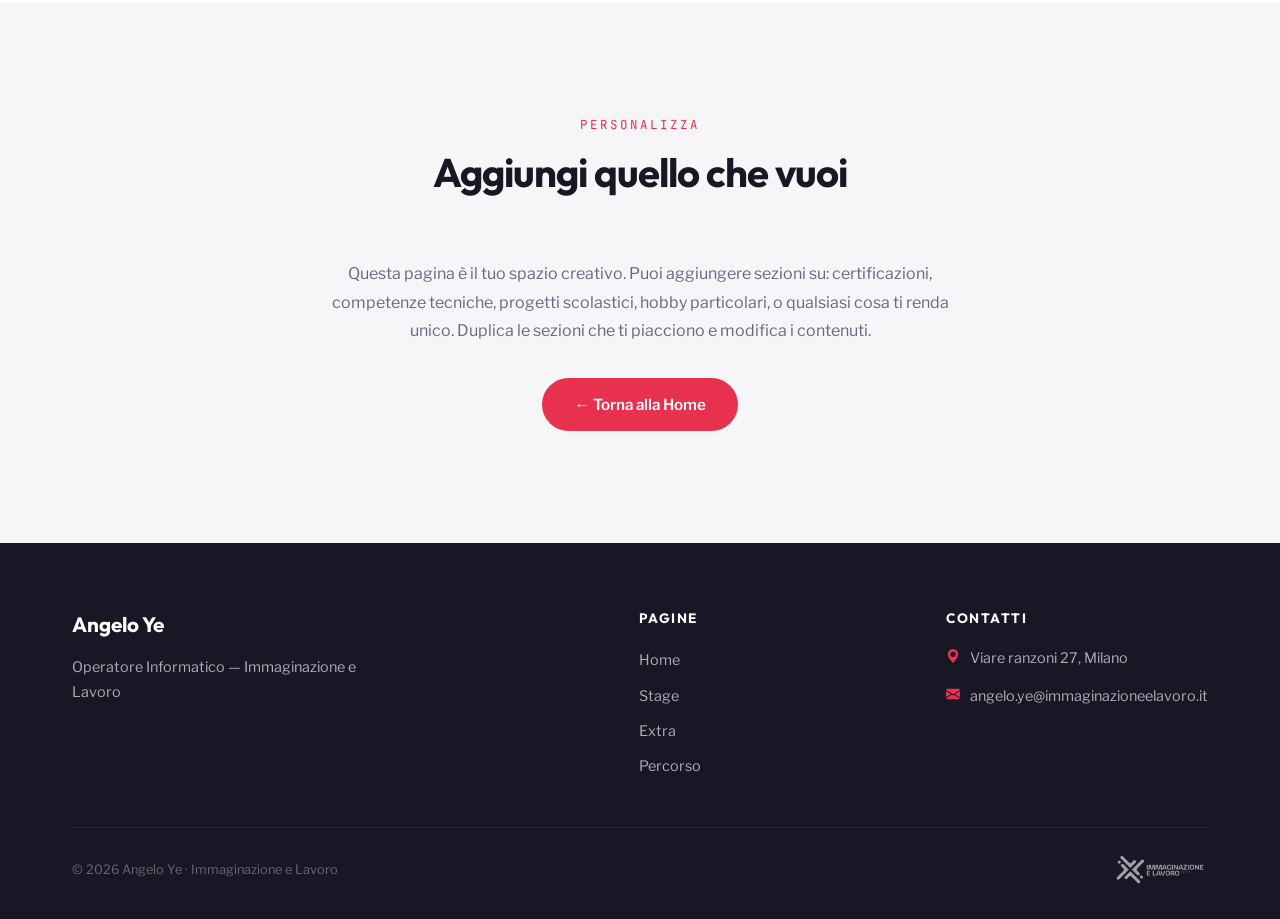
==== commit f68ca217: "1" ====
--- a/extra.html
+++ b/extra.html
@@ -24,6 +24,7 @@
                 <li><a href="./index.html">Home</a></li>
                 <li><a href="./stage.html">Stage</a></li>
                 <li><a href="#" class="active">Extra</a></li>
+                <li><a href="./percorso.html">Percorso</a></li>
             </ul>
             <button class="theme-toggle" id="themeToggle" aria-label="Cambia tema">🌙</button>
         </div>
@@ -147,6 +148,7 @@
                         <li><a href="../index.html">Home</a></li>
                         <li><a href="./stage.html">Stage</a></li>
                         <li><a href="#">Extra</a></li>
+                        <li><a href="./percorso.html">Percorso</a></li>
                     </ul>
                 </div>
                 <div>
--- a/style.css
+++ b/style.css
@@ -107,14 +107,14 @@
     --text-secondary: hsl(var(--hue), 10%, 45%);
     --text-tertiary: hsl(var(--hue), 8%, 60%);
     --text-on-dark: #ffffff;
-    --text-on-dark-muted: rgba(255,255,255,0.65);
+    --text-on-dark-muted: rgba(255, 255, 255, 0.65);
     
     --border-light: hsl(var(--hue), 10%, 90%);
     --border-medium: hsl(var(--hue), 10%, 85%);
     
-    --shadow-sm: 0 2px 8px rgba(0,0,0,0.04);
+    --shadow-sm: 0 2px 8px rgba(0, 0, 0, 0.04);
     --shadow-md: 0 8px 30px rgba(0,0,0,0.06);
-    --shadow-lg: 0 20px 60px rgba(0,0,0,0.08);
+    --shadow-lg: 0 20px 60px rgba(0, 0, 0, 0.08);
     --shadow-accent: 0 8px 30px hsla(var(--accent-h), var(--accent-s), var(--accent-l), 0.25);
 }
 
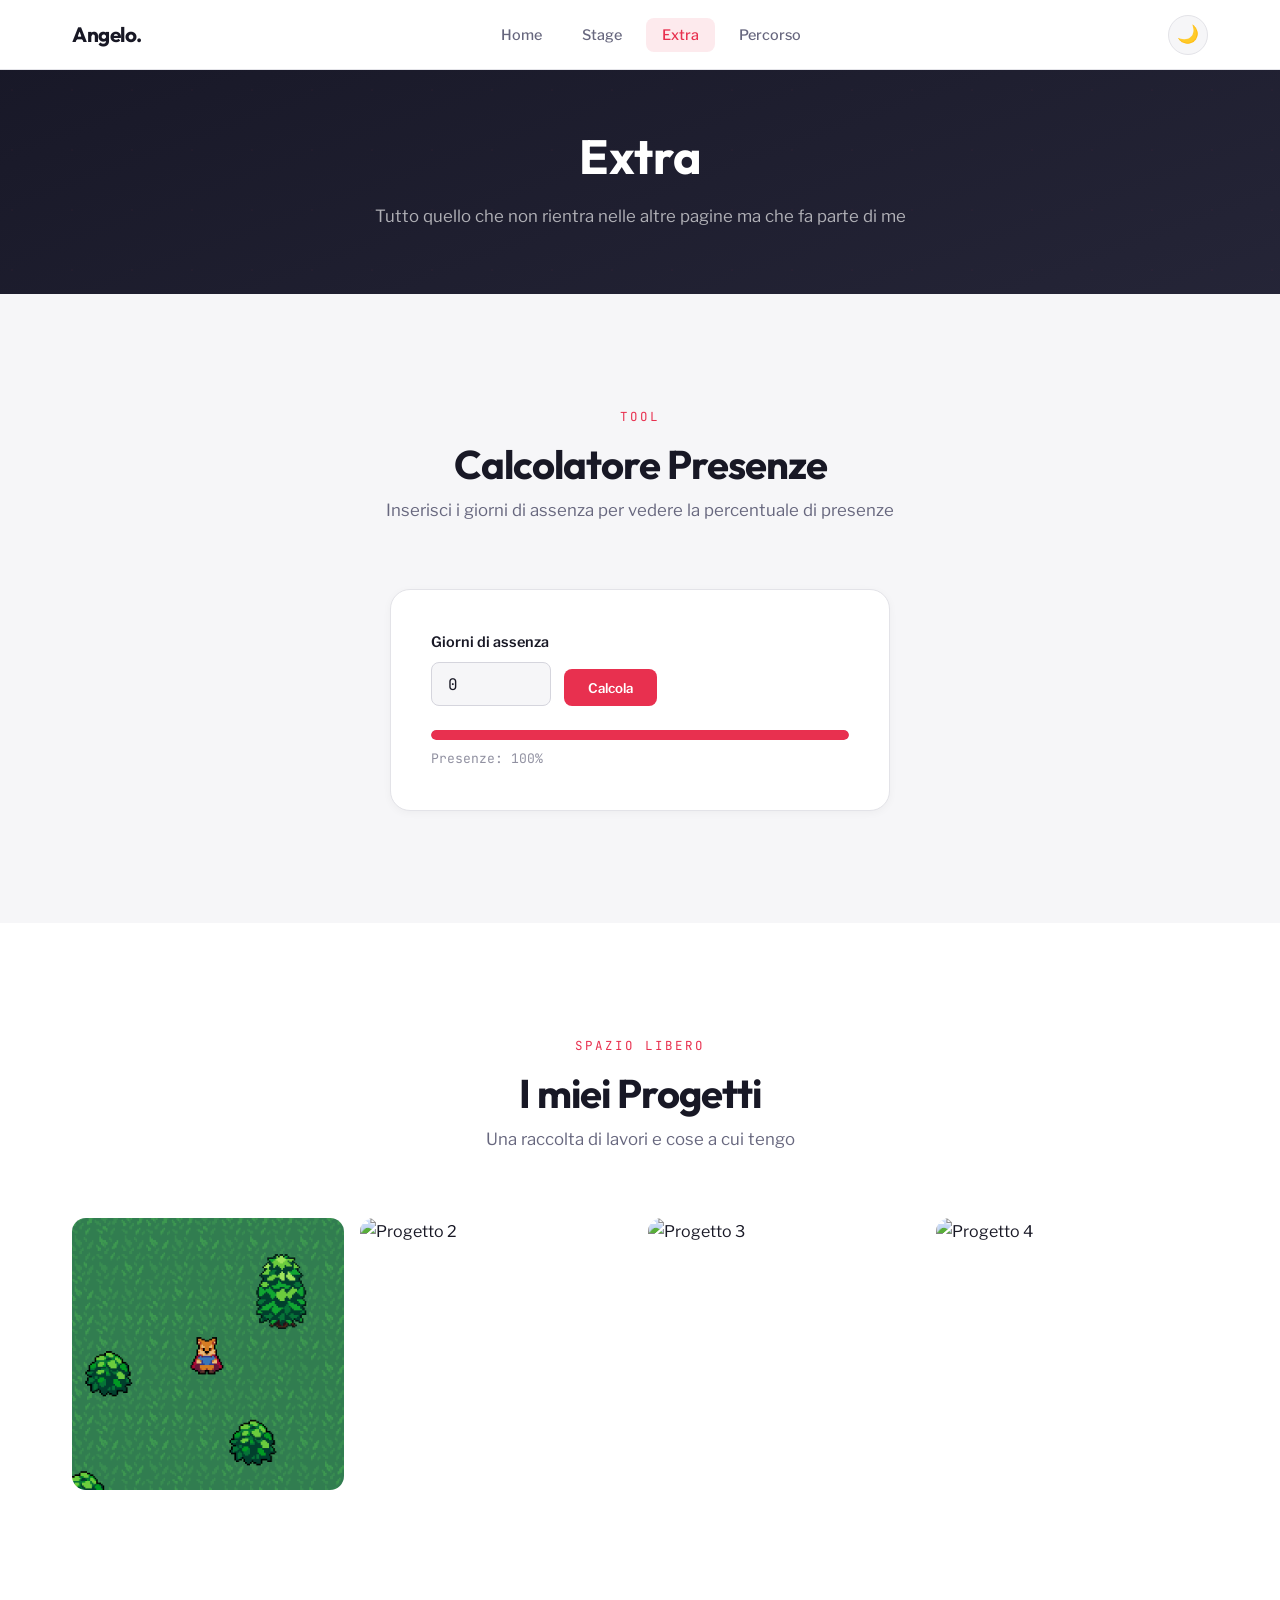
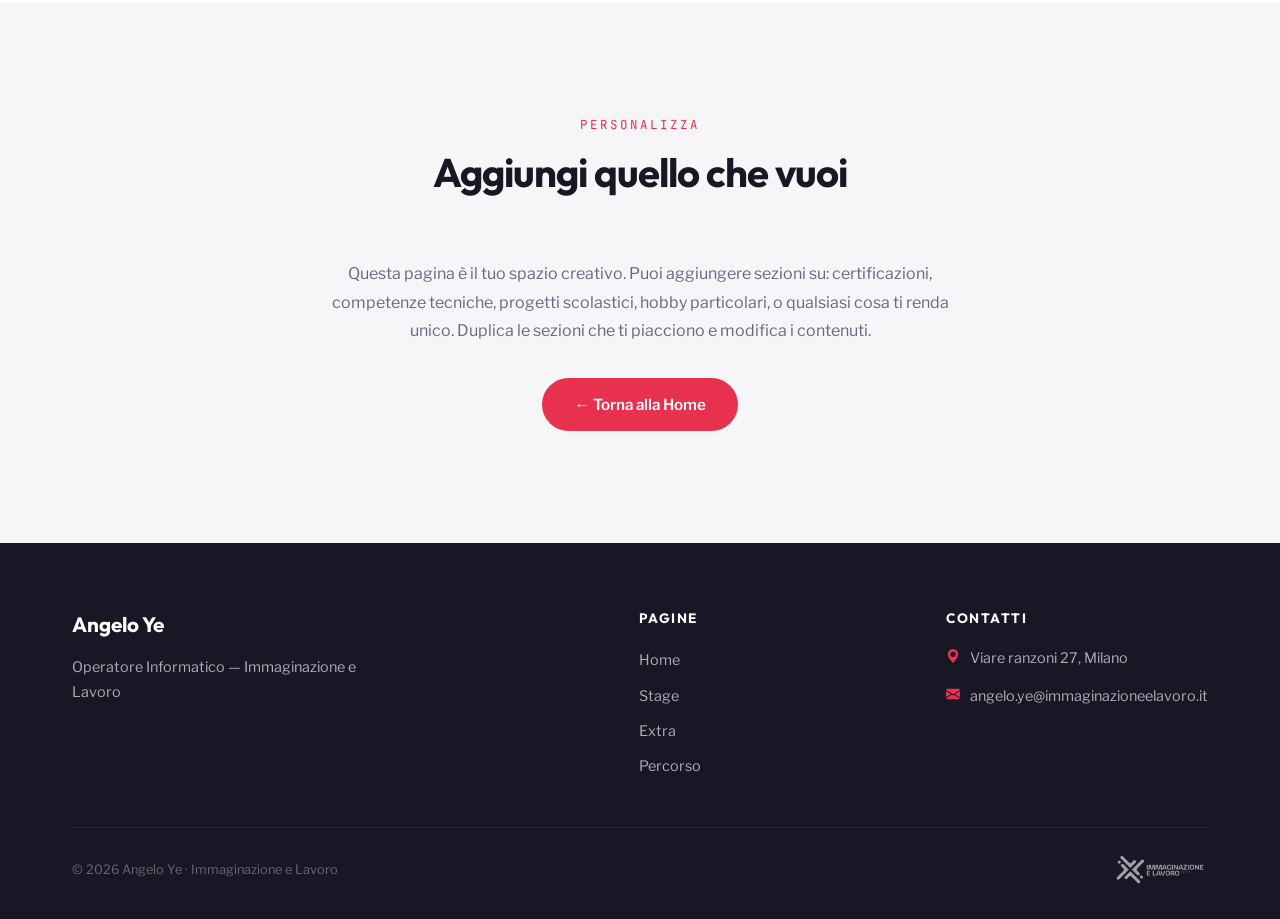
==== commit c6f70565: "a" ====
--- a/extra.html
+++ b/extra.html
@@ -88,9 +88,9 @@
             <!-- MODIFICA: sostituisci le immagini e i testi -->
             <div class="gallery-grid">
                 <div class="gallery-item reveal reveal-delay-1">
-                    <img src="https://placehold.co/400x400/1a1a2e/e94560?text=Progetto+1" alt="Progetto 1">
+                    <img src="img/goo.png" alt="Progetto 1">
                     <div class="gallery-item-overlay">
-                        <span>Progetto 1</span>
+                        <span>Gioco con Godot</span>
                     </div>
                 </div>
                 <div class="gallery-item reveal reveal-delay-2">
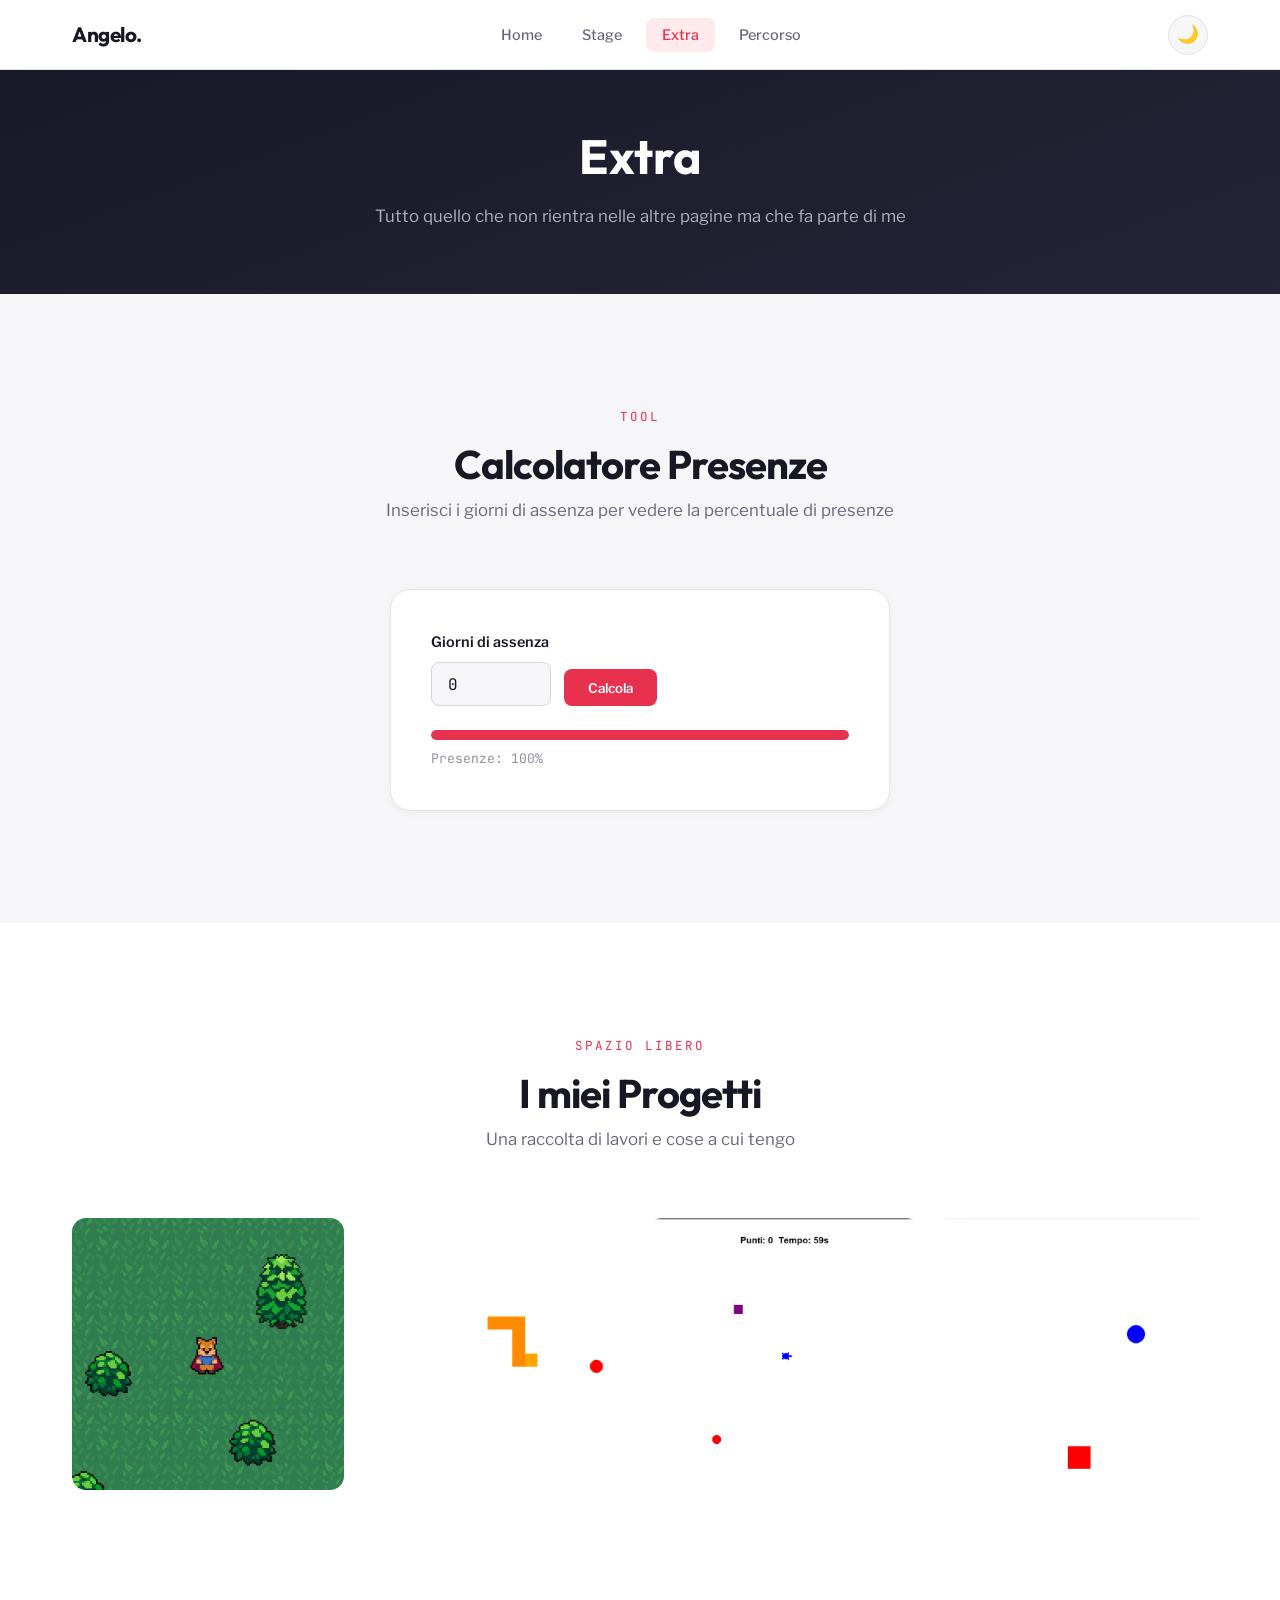
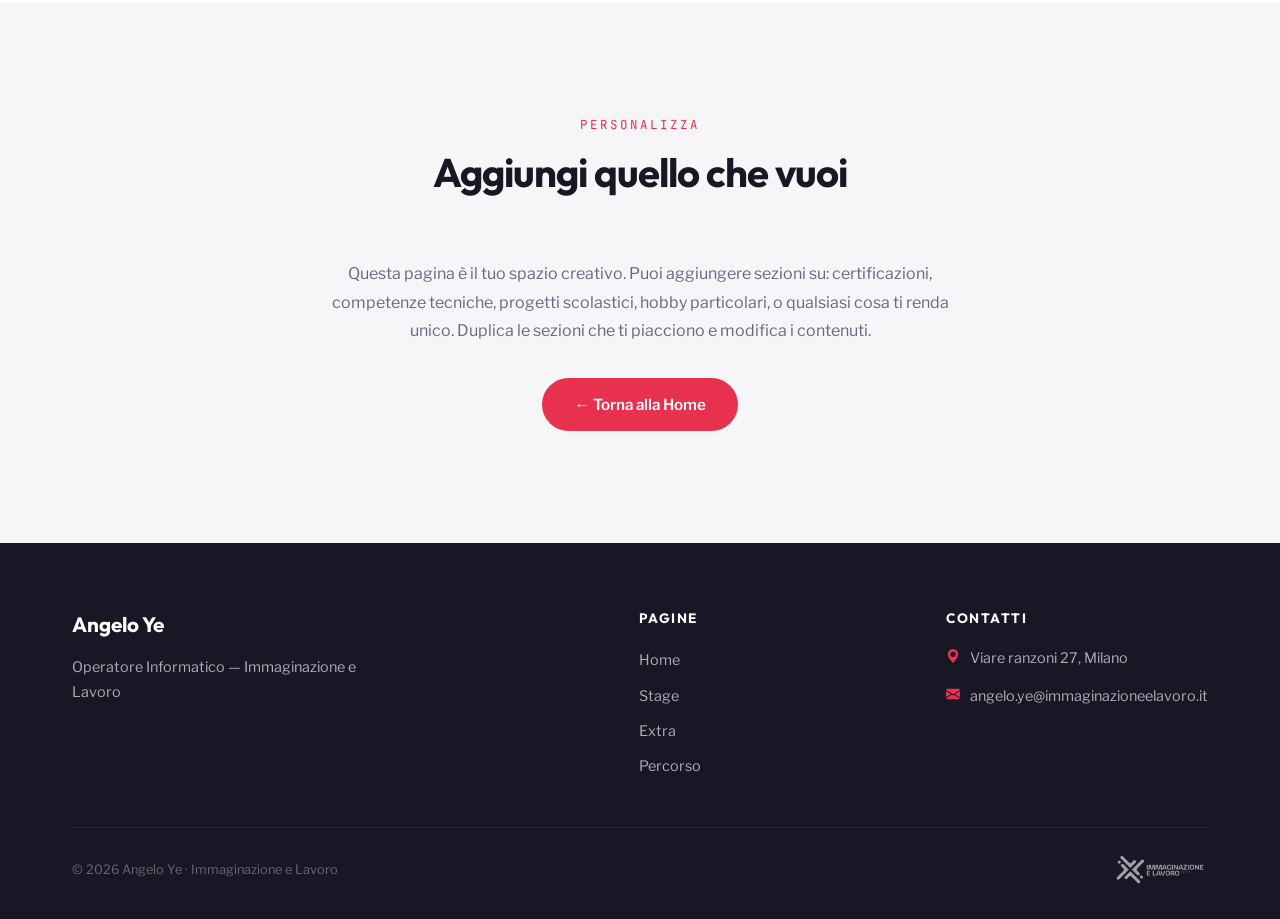
==== commit 1e825fd3: "ye" ====
--- a/extra.html
+++ b/extra.html
@@ -94,21 +94,21 @@
                     </div>
                 </div>
                 <div class="gallery-item reveal reveal-delay-2">
-                    <img src="https://placehold.co/400x400/16213e/e94560?text=Progetto+2" alt="Progetto 2">
+                    <img src="img/snake.png" alt="Progetto 2">
                     <div class="gallery-item-overlay">
-                        <span>Progetto 2</span>
+                        <span>Snake con Python</span>
                     </div>
                 </div>
                 <div class="gallery-item reveal reveal-delay-3">
-                    <img src="https://placehold.co/400x400/0f3460/e94560?text=Progetto+3" alt="Progetto 3">
+                    <img src="img/fan.png" alt="Progetto 3">
                     <div class="gallery-item-overlay">
-                        <span>Progetto 3</span>
+                        <span>"Acchiappa la Mela, Scappa dal Fantasma!"</span>
                     </div>
                 </div>
                 <div class="gallery-item reveal reveal-delay-4">
-                    <img src="https://placehold.co/400x400/533483/e94560?text=Progetto+4" alt="Progetto 4">
+                    <img src="img/pygm.png" alt="Progetto 4">
                     <div class="gallery-item-overlay">
-                        <span>Progetto 4</span>
+                        <span>Game con Python game</span>
                     </div>
                 </div>
             </div>
